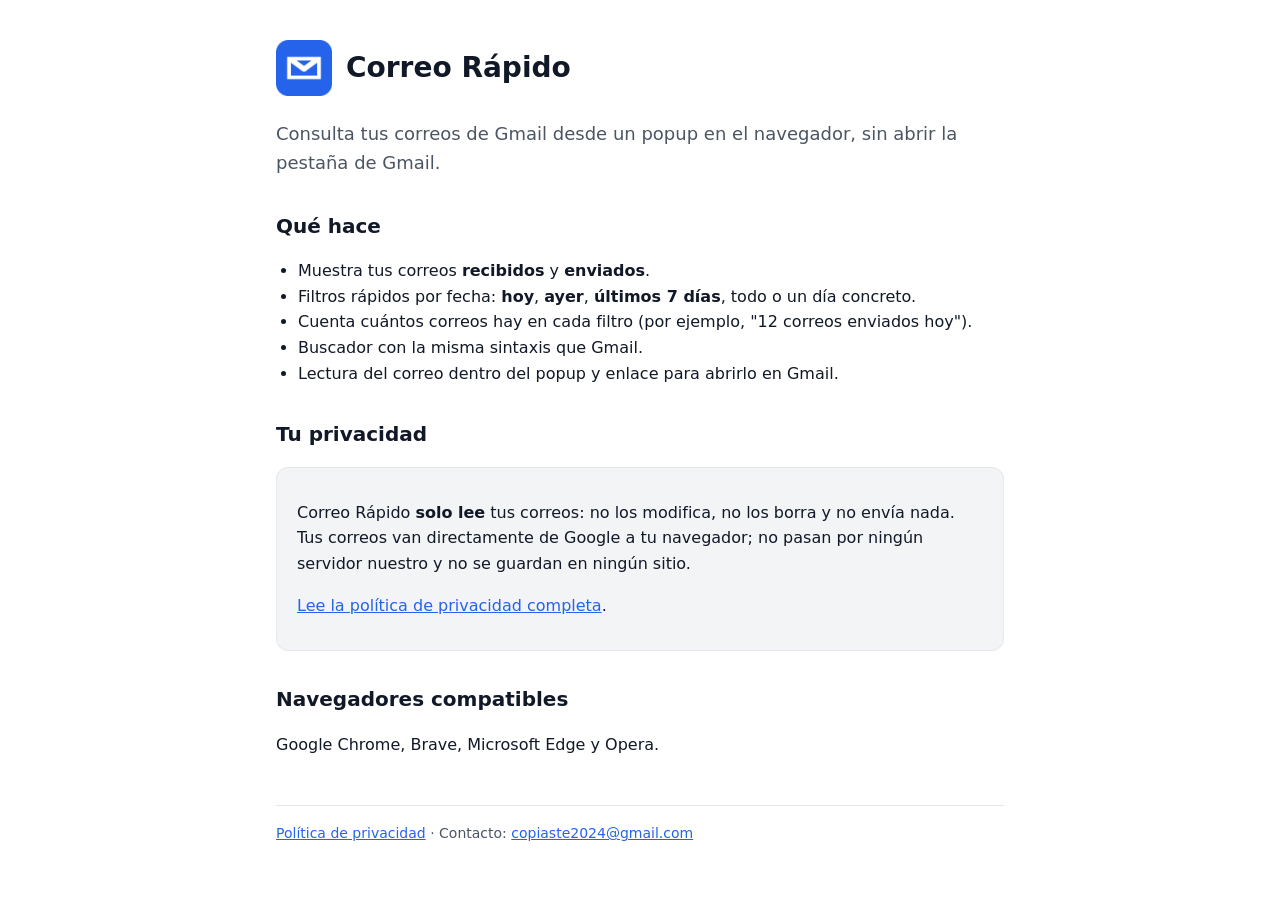
==== index.html @ 7590b8cd "feat: pagina de inicio y politica de privacidad de Correo Rapido" ====
<!doctype html>
<html lang="es">
  <head>
    <meta charset="utf-8" />
    <meta name="viewport" content="width=device-width, initial-scale=1" />
    <title>Correo Rápido</title>
    <meta name="description" content="Extensión para navegador que muestra tus correos de Gmail recibidos y enviados en un popup, con filtros rápidos por fecha." />
    <link rel="icon" href="icon-128.png" />
    <link rel="stylesheet" href="style.css" />
  </head>
  <body>
    <main>
      <header>
        <img src="icon-128.png" alt="" />
        <h1>Correo Rápido</h1>
      </header>

      <p class="lead">
        Consulta tus correos de Gmail desde un popup en el navegador, sin abrir la pestaña de Gmail.
      </p>

      <h2>Qué hace</h2>
      <ul>
        <li>Muestra tus correos <strong>recibidos</strong> y <strong>enviados</strong>.</li>
        <li>Filtros rápidos por fecha: <strong>hoy</strong>, <strong>ayer</strong>, <strong>últimos 7 días</strong>, todo o un día concreto.</li>
        <li>Cuenta cuántos correos hay en cada filtro (por ejemplo, "12 correos enviados hoy").</li>
        <li>Buscador con la misma sintaxis que Gmail.</li>
        <li>Lectura del correo dentro del popup y enlace para abrirlo en Gmail.</li>
      </ul>

      <h2>Tu privacidad</h2>
      <div class="card">
        <p>
          Correo Rápido <strong>solo lee</strong> tus correos: no los modifica, no los borra y no envía nada.
          Tus correos van directamente de Google a tu navegador; no pasan por ningún servidor nuestro
          y no se guardan en ningún sitio.
        </p>
        <p><a href="privacidad.html">Lee la política de privacidad completa</a>.</p>
      </div>

      <h2>Navegadores compatibles</h2>
      <p>Google Chrome, Brave, Microsoft Edge y Opera.</p>

      <footer>
        <a href="privacidad.html">Política de privacidad</a> ·
        Contacto: <a href="mailto:copiaste2024@gmail.com">copiaste2024@gmail.com</a>
      </footer>
    </main>
  </body>
</html>
---- style.css ----
:root {
  --bg: #ffffff;
  --surface: #f3f4f6;
  --text: #111827;
  --muted: #4b5563;
  --primary: #2563eb;
  --border: #e5e7eb;
  color-scheme: light;
}

@media (prefers-color-scheme: dark) {
  :root {
    --bg: #111827;
    --surface: #1f2937;
    --text: #f9fafb;
    --muted: #9ca3af;
    --primary: #60a5fa;
    --border: #374151;
    color-scheme: dark;
  }
}

* {
  box-sizing: border-box;
}

body {
  margin: 0;
  background: var(--bg);
  color: var(--text);
  font: 16px/1.6 system-ui, -apple-system, 'Segoe UI', sans-serif;
}

main {
  max-width: 760px;
  margin: 0 auto;
  padding: 40px 16px 64px;
}

header {
  display: flex;
  align-items: center;
  gap: 14px;
  margin-bottom: 24px;
}

header img {
  width: 56px;
  height: 56px;
}

h1 {
  margin: 0;
  font-size: 28px;
}

h2 {
  margin-top: 32px;
  font-size: 20px;
}

a {
  color: var(--primary);
}

.lead {
  color: var(--muted);
  font-size: 18px;
}

.card {
  padding: 16px 20px;
  border: 1px solid var(--border);
  border-radius: 12px;
  background: var(--surface);
}

ul {
  padding-left: 22px;
}

code {
  padding: 1px 5px;
  border-radius: 4px;
  background: var(--surface);
  font-size: 14px;
}

footer {
  margin-top: 48px;
  padding-top: 16px;
  border-top: 1px solid var(--border);
  color: var(--muted);
  font-size: 14px;
}
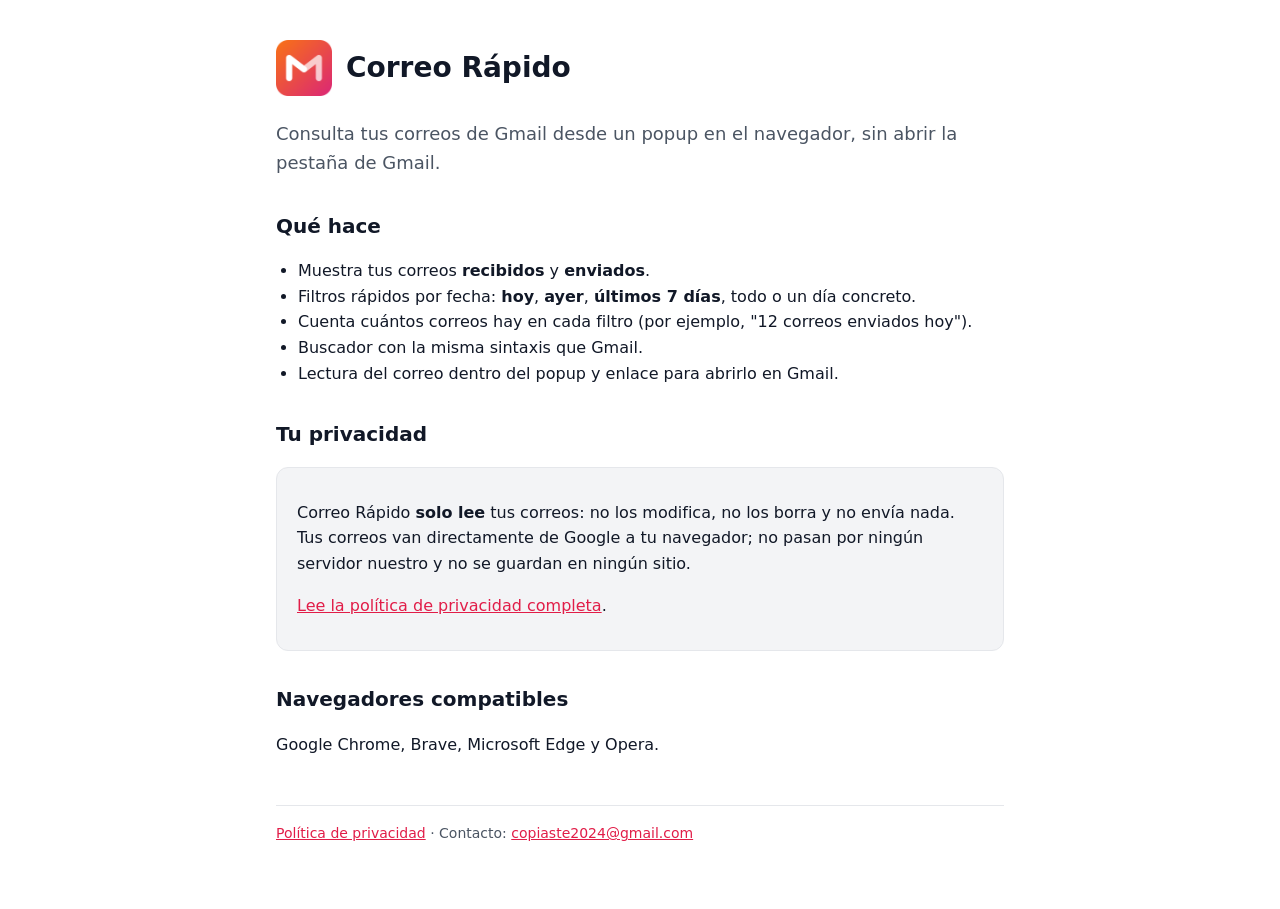
==== commit f5158cf9: "feat: logo M naranja-rosa y color de marca rosa" ====
--- a/index.html
+++ b/index.html
@@ -5,13 +5,13 @@
     <meta name="viewport" content="width=device-width, initial-scale=1" />
     <title>Correo Rápido</title>
     <meta name="description" content="Extensión para navegador que muestra tus correos de Gmail recibidos y enviados en un popup, con filtros rápidos por fecha." />
-    <link rel="icon" href="icon-128.png" />
+    <link rel="icon" href="logo.png" />
     <link rel="stylesheet" href="style.css" />
   </head>
   <body>
     <main>
       <header>
-        <img src="icon-128.png" alt="" />
+        <img src="logo.png" alt="" />
         <h1>Correo Rápido</h1>
       </header>
 
--- a/style.css
+++ b/style.css
@@ -3,7 +3,7 @@
   --surface: #f3f4f6;
   --text: #111827;
   --muted: #4b5563;
-  --primary: #2563eb;
+  --primary: #e11d48;
   --border: #e5e7eb;
   color-scheme: light;
 }
@@ -14,7 +14,7 @@
     --surface: #1f2937;
     --text: #f9fafb;
     --muted: #9ca3af;
-    --primary: #60a5fa;
+    --primary: #fda4af;
     --border: #374151;
     color-scheme: dark;
   }
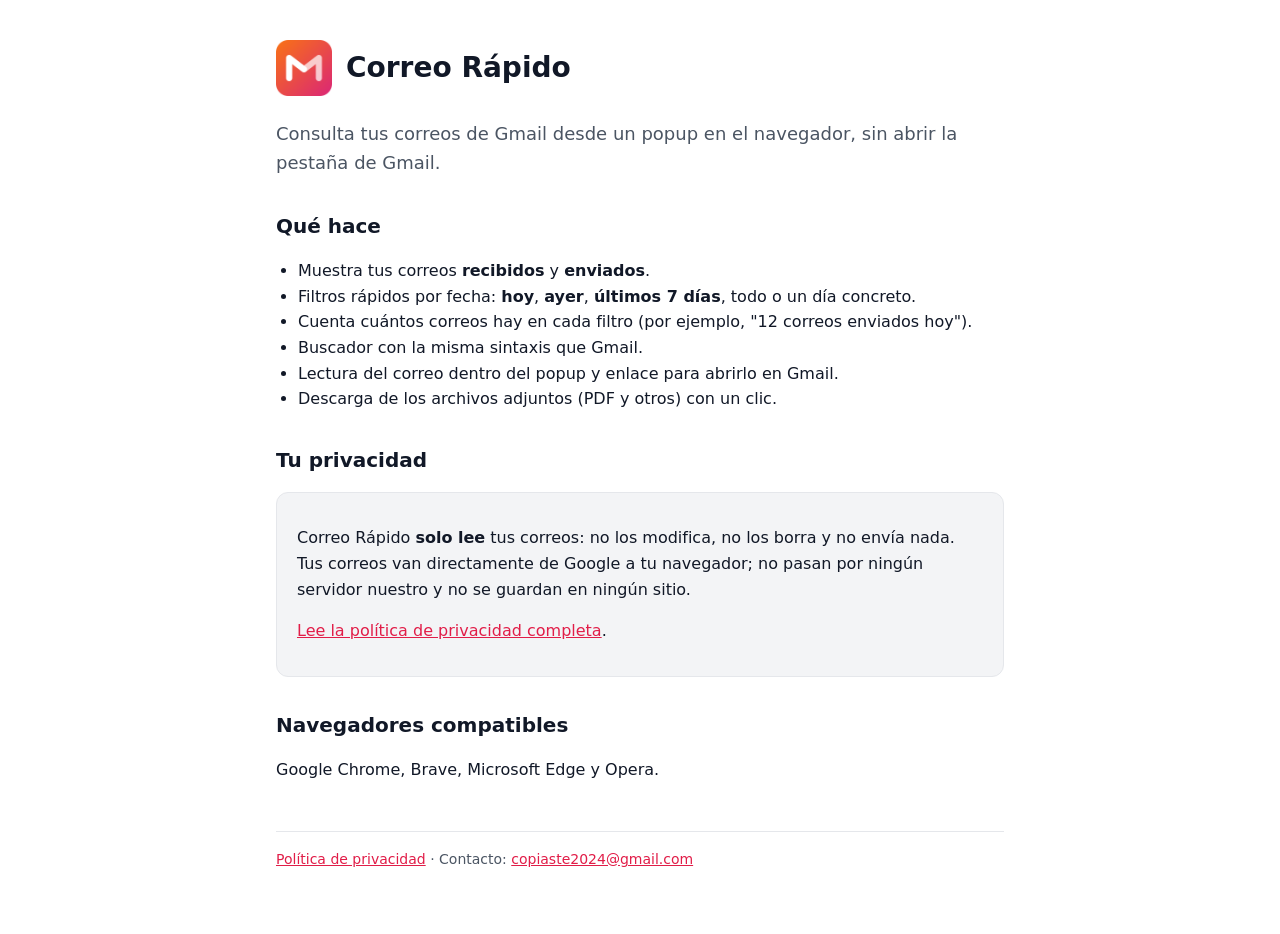
==== commit 98145b70: "docs: privacidad con perfil opcional y descarga de adjuntos" ====
--- a/index.html
+++ b/index.html
@@ -26,6 +26,7 @@
         <li>Cuenta cuántos correos hay en cada filtro (por ejemplo, "12 correos enviados hoy").</li>
         <li>Buscador con la misma sintaxis que Gmail.</li>
         <li>Lectura del correo dentro del popup y enlace para abrirlo en Gmail.</li>
+        <li>Descarga de los archivos adjuntos (PDF y otros) con un clic.</li>
       </ul>
 
       <h2>Tu privacidad</h2>
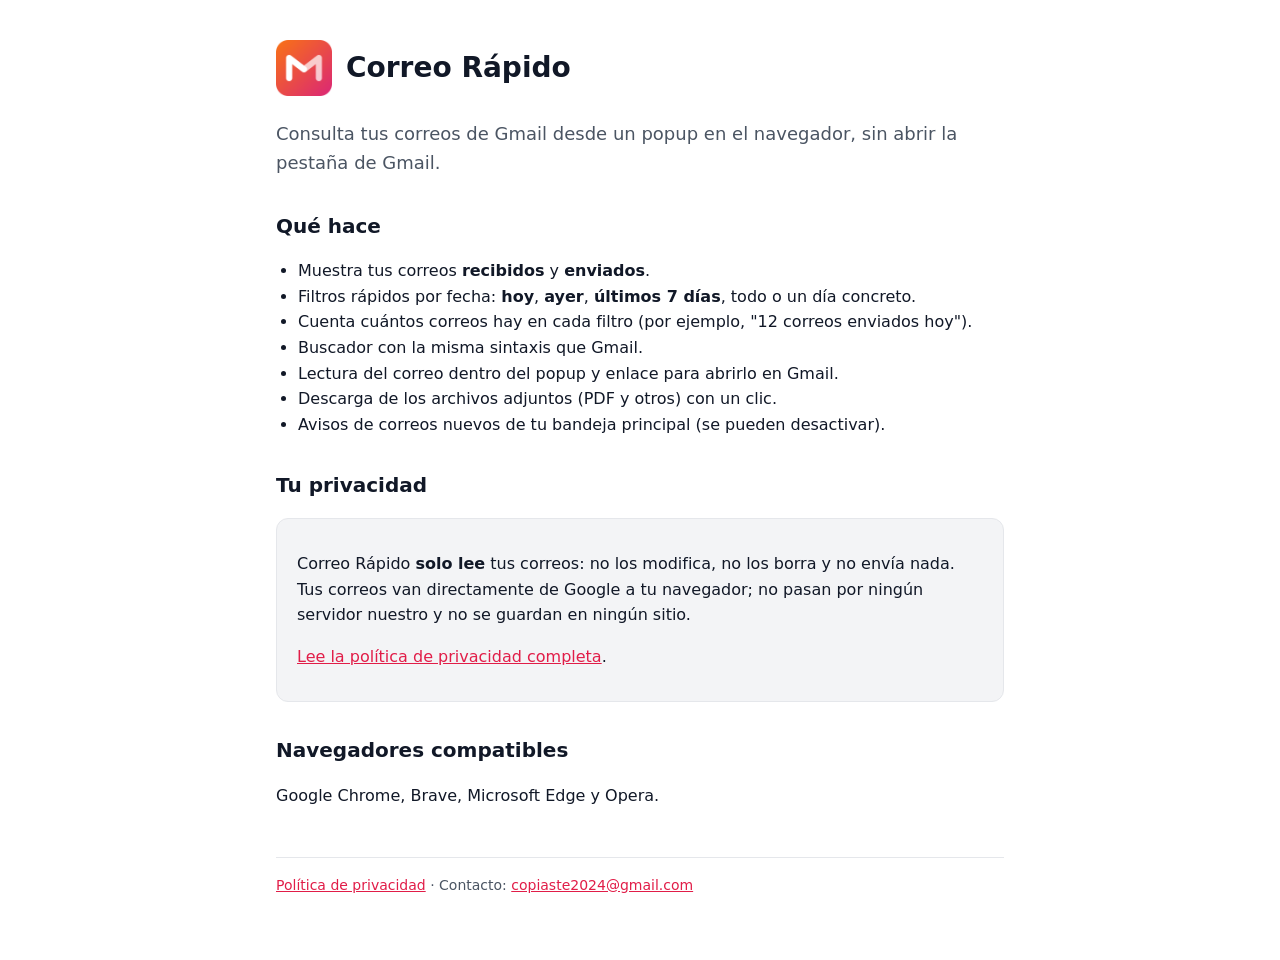
==== commit 8b8adadf: "docs: avisos de correos nuevos en la pagina y la privacidad" ====
--- a/index.html
+++ b/index.html
@@ -27,6 +27,7 @@
         <li>Buscador con la misma sintaxis que Gmail.</li>
         <li>Lectura del correo dentro del popup y enlace para abrirlo en Gmail.</li>
         <li>Descarga de los archivos adjuntos (PDF y otros) con un clic.</li>
+        <li>Avisos de correos nuevos de tu bandeja principal (se pueden desactivar).</li>
       </ul>
 
       <h2>Tu privacidad</h2>
